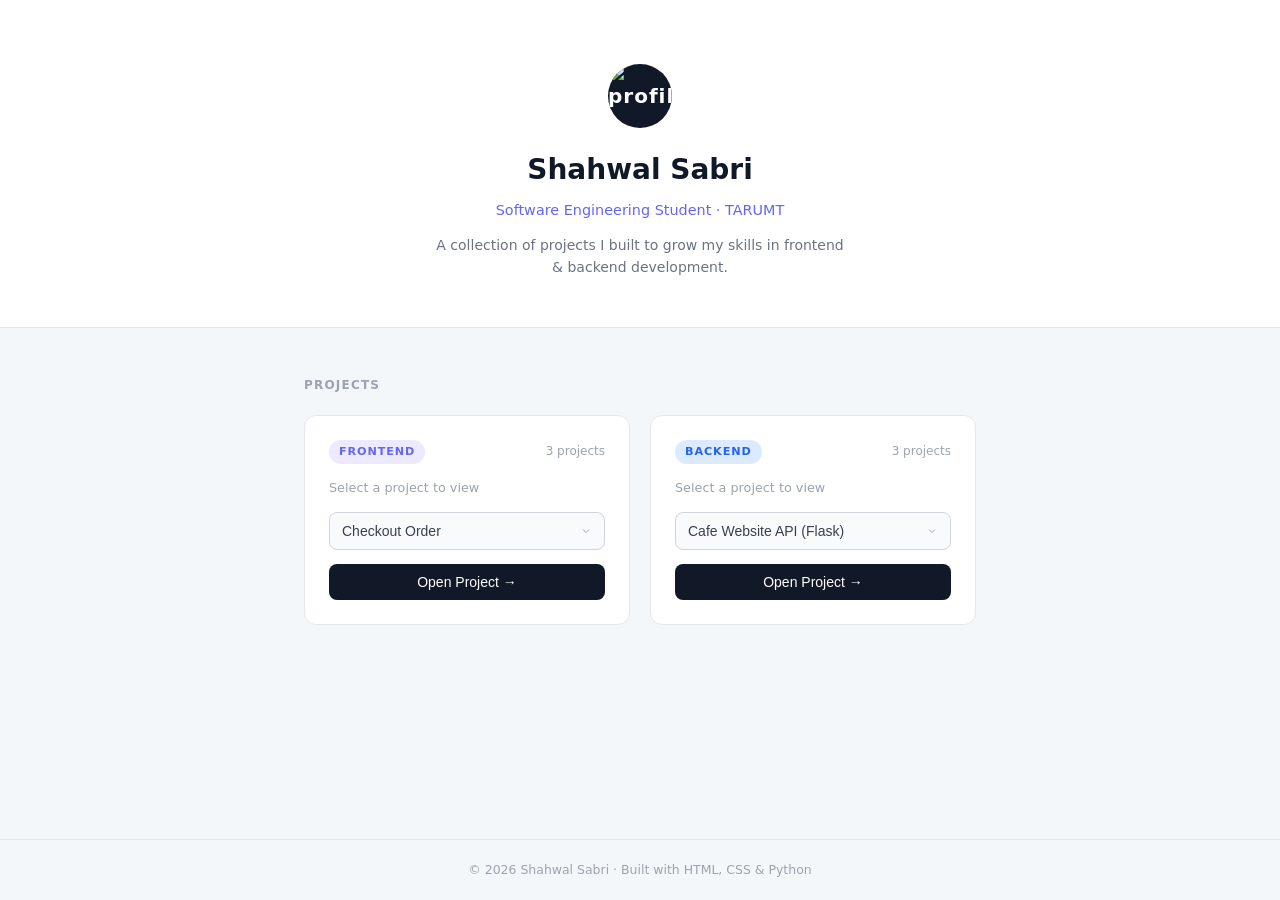
==== index.html @ 57f31801 "Initial clean commit" ====
<!DOCTYPE html>
<html lang="en">
<head>
    <meta charset="UTF-8">
    <meta name="viewport" content="width=device-width, initial-scale=1.0">
    <title>Shahwal Sabri — Portfolio</title>
    <link rel="stylesheet" href="style.css">
</head>
<body>

    <!-- HERO / PROFILE SECTION -->
    <header class="hero">
        <div class="avatar"><img src="IMAGE/profile4.png.jpeg" alt="profile"></div>
        <h1>Shahwal Sabri</h1>
        <p class="role">Software Engineering Student · TARUMT</p>
        <p class="bio">A collection of projects I built to grow my skills in frontend &amp; backend development.</p>
    </header>

    <!-- PROJECT SECTION -->
    <main>
        <h2 class="section-title">Projects</h2>

        <div class="box">

            <!-- Frontend Card -->
            <div class="card">
                <div class="card-top">
                    <span class="badge purple">Frontend</span>
                    <span class="card-count">3 projects</span>
                </div>
                <p class="card-label">Select a project to view</p>
                <select id="frontend">
                    <option value="checkout-order-site/index.html">Checkout Order</option>
                    <option value="cafe-website/main.html">Cafe Website</option>
                    <option value="servey-form/templates/index.html">Survey Form</option>
                </select>
                <button class="btn" onclick="goTo('frontend')">Open Project →</button>
            </div>

            <!-- Backend Card -->
            <div class="card">
                <div class="card-top">
                    <span class="badge blue">Backend</span>
                    <span class="card-count">3 projects</span>
                </div>
                <p class="card-label">Select a project to view</p>
                <select id="backend">
                    <option value="https://github.com/awalsabri2004-boop/ALL-WEBSITE/blob/main/cafe-website/server.py">Cafe Website API (Flask)</option>
                    <option value="https://github.com/awalsabri2004-boop/ALL-WEBSITE/blob/main/servey-form/app.py">Survey Form (Flask)</option>
                    <option value="https://github.com/awalsabri2004-boop/ALL-WEBSITE/blob/main/servey-form/main.py">Survey Form (main.py)</option>
                </select>
                <button class="btn" onclick="goTo('backend')">Open Project →</button>
            </div>

        </div>
    </main>

    <footer>
        <p>© 2026 Shahwal Sabri · Built with HTML, CSS &amp; Python</p>
    </footer>

    <script src="script.js"></script>
</body>
</html>
---- style.css ----
/* ── Reset ─────────────────────────────────────────────────────── */
*, *::before, *::after {
    margin: 0;
    padding: 0;
    box-sizing: border-box;
}

/* ── Base ──────────────────────────────────────────────────────── */
body {
    font-family: 'Segoe UI', system-ui, -apple-system, sans-serif;
    background-color: #f4f7fa;
    color: #1f2937;
    min-height: 100vh;
    display: flex;
    flex-direction: column;
    line-height: 1.6;
}

/* ── Hero / Profile ────────────────────────────────────────────── */
.hero {
    text-align: center;
    padding: 64px 24px 48px;
    background: #ffffff;
    border-bottom: 1px solid #e5e7eb;
}

.avatar {
    width: 64px;
    height: 64px;
    border-radius: 50%;
    background: #111827;
    color: #ffffff;
    font-size: 1.25rem;
    font-weight: 700;
    display: flex;
    align-items: center;
    justify-content: center;
    margin: 0 auto 20px;
    letter-spacing: 0.05em;
}

.avatar img {
    width: 100%;
    height: 100%;
    object-fit: cover;
    object-position: center;
    border-radius: 50%;
}

.hero h1 {
    font-size: 1.75rem;
    font-weight: 700;
    color: #111827;
    margin-bottom: 6px;
}

.hero .role {
    font-size: 0.9rem;
    color: #6366f1;
    font-weight: 500;
    margin-bottom: 12px;
}

.hero .bio {
    font-size: 0.875rem;
    color: #6b7280;
    max-width: 420px;
    margin: 0 auto;
}

/* ── Main ──────────────────────────────────────────────────────── */
main {
    flex: 1;
    max-width: 720px;
    width: 100%;
    margin: 0 auto;
    padding: 48px 24px;
}

.section-title {
    font-size: 0.75rem;
    font-weight: 600;
    text-transform: uppercase;
    letter-spacing: 0.1em;
    color: #9ca3af;
    margin-bottom: 20px;
}

/* ── Project Cards ─────────────────────────────────────────────── */
.box {
    display: flex;
    gap: 20px;
    flex-wrap: wrap;
}

.card {
    flex: 1;
    min-width: 240px;
    background: #ffffff;
    border: 1px solid #e5e7eb;
    border-radius: 12px;
    padding: 24px;
    display: flex;
    flex-direction: column;
    gap: 14px;
    transition: box-shadow 0.2s;
}

.card:hover {
    box-shadow: 0 4px 20px rgba(0,0,0,0.07);
}

.card-top {
    display: flex;
    align-items: center;
    justify-content: space-between;
}

.badge {
    font-size: 0.7rem;
    font-weight: 600;
    text-transform: uppercase;
    letter-spacing: 0.08em;
    padding: 3px 10px;
    border-radius: 999px;
}

.badge.purple {
    background: #ede9fe;
    color: #6366f1;
}

.badge.blue {
    background: #dbeafe;
    color: #2563eb;
}

.card-count {
    font-size: 0.75rem;
    color: #9ca3af;
}

.card-label {
    font-size: 0.8rem;
    color: #9ca3af;
}

.card select {
    width: 100%;
    padding: 10px 12px;
    border: 1px solid #d1d5db;
    border-radius: 8px;
    font-size: 0.875rem;
    color: #374151;
    background: #f9fafb;
    cursor: pointer;
    outline: none;
    appearance: none;
    -webkit-appearance: none;
    background-image: url("data:image/svg+xml,%3Csvg xmlns='http://www.w3.org/2000/svg' width='12' height='12' viewBox='0 0 24 24' fill='none' stroke='%239ca3af' stroke-width='2'%3E%3Cpath d='M6 9l6 6 6-6'/%3E%3C/svg%3E");
    background-repeat: no-repeat;
    background-position: right 12px center;
    padding-right: 36px;
}

.card select:focus {
    border-color: #6366f1;
    box-shadow: 0 0 0 3px rgba(99, 102, 241, 0.12);
}

/* ── Button ────────────────────────────────────────────────────── */
.btn {
    padding: 10px 16px;
    background: #111827;
    color: #ffffff;
    border: none;
    border-radius: 8px;
    font-size: 0.875rem;
    font-weight: 500;
    cursor: pointer;
    transition: background 0.2s;
    text-align: center;
}

.btn:hover {
    background: #374151;
}

/* ── Footer ────────────────────────────────────────────────────── */
footer {
    text-align: center;
    padding: 20px;
    border-top: 1px solid #e5e7eb;
    font-size: 0.78rem;
    color: #9ca3af;
}
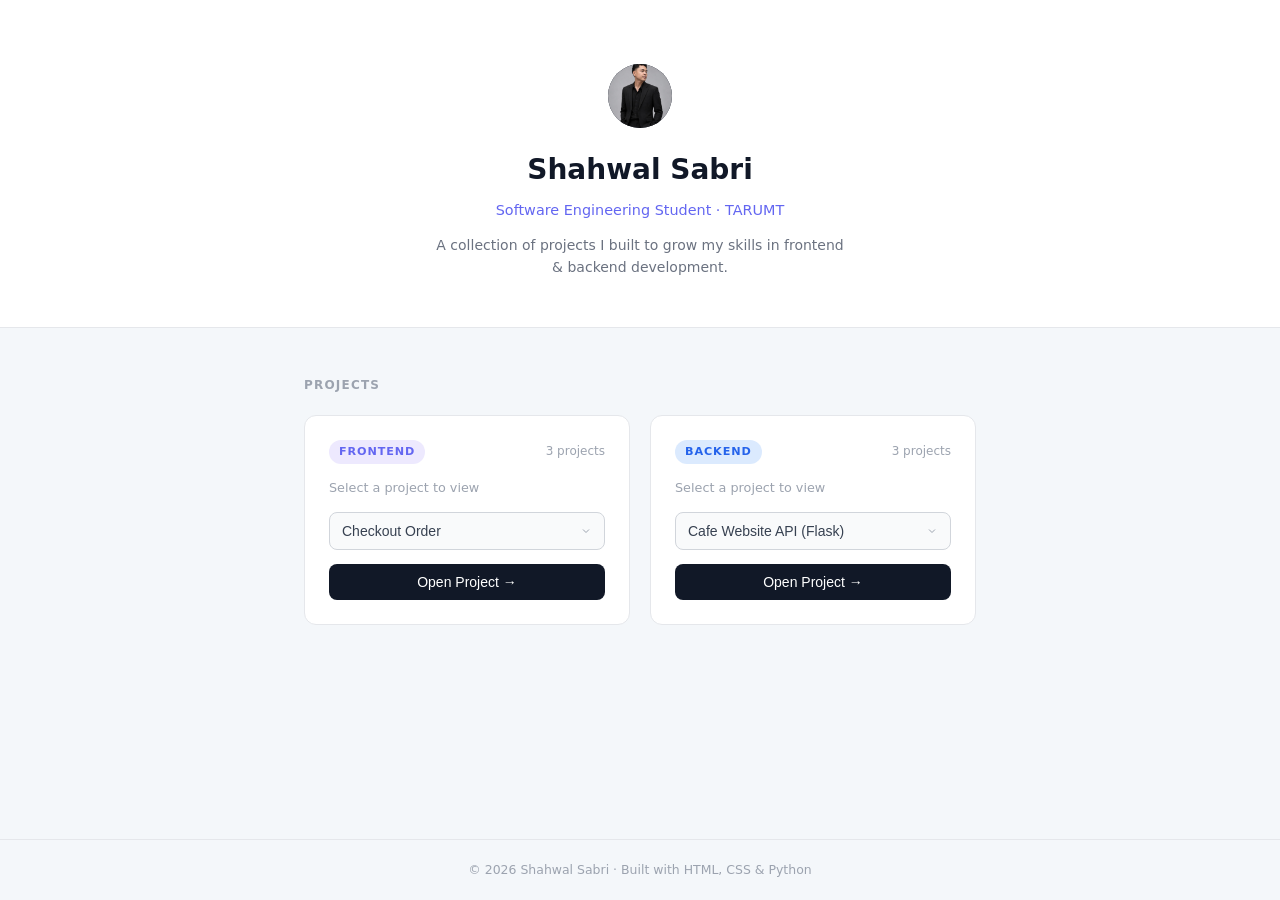
==== commit b9020177: "update profile photo" ====
--- a/index.html
+++ b/index.html
@@ -10,7 +10,7 @@
 
     <!-- HERO / PROFILE SECTION -->
     <header class="hero">
-        <div class="avatar"><img src="IMAGE/profile4.png.jpeg" alt="profile"></div>
+        <div class="avatar"><img src="/image/profile4.png.jpeg" alt="profile"></div>
         <h1>Shahwal Sabri</h1>
         <p class="role">Software Engineering Student · TARUMT</p>
         <p class="bio">A collection of projects I built to grow my skills in frontend &amp; backend development.</p>
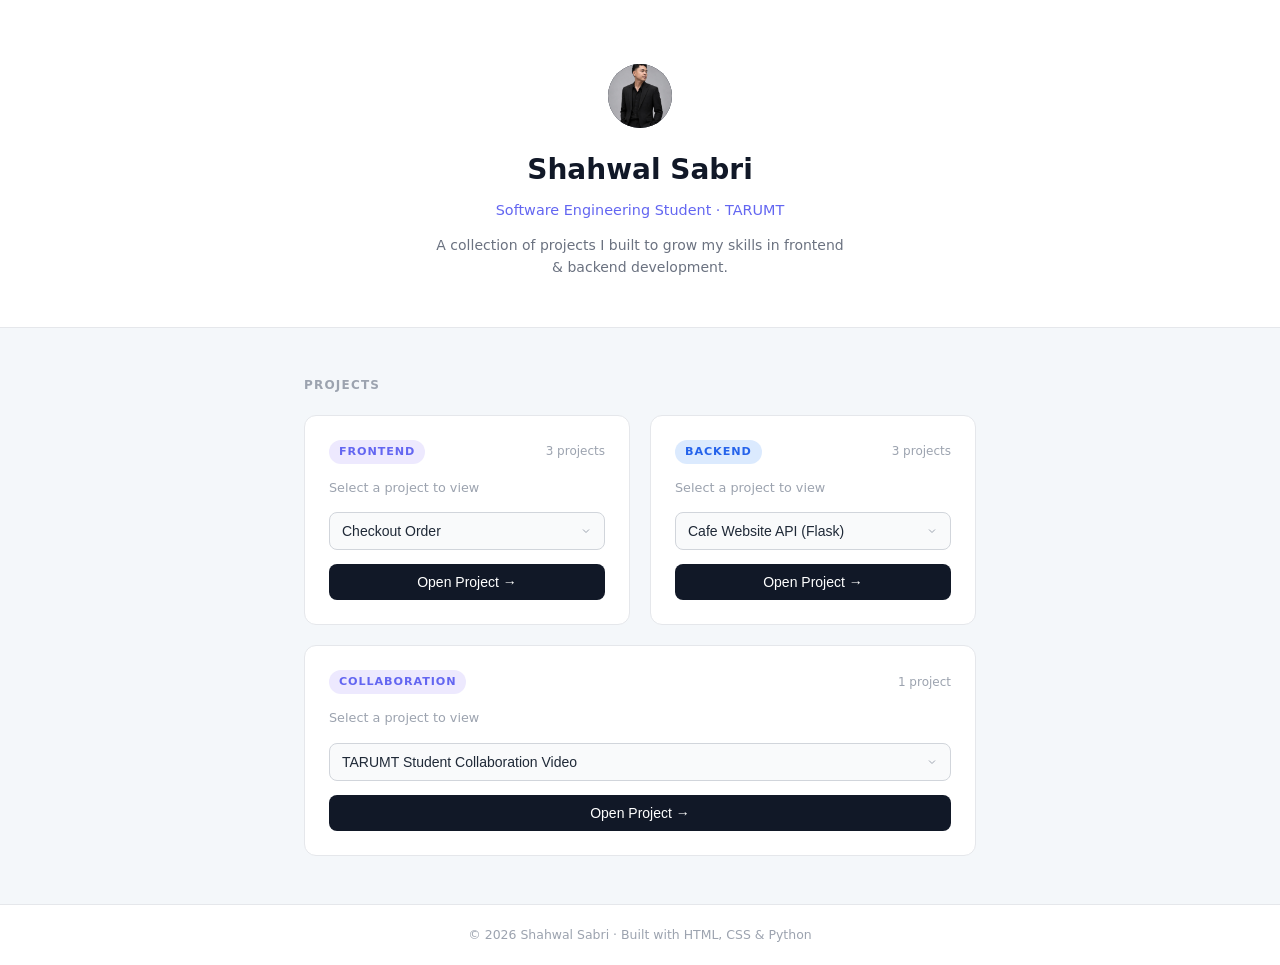
==== commit 8d04b647: "Add collaboration videos page, slides, and theme updates" ====
--- a/index.html
+++ b/index.html
@@ -10,7 +10,7 @@
 
     <!-- HERO / PROFILE SECTION -->
     <header class="hero">
-        <div class="avatar"><img src="/image/profile4.png.jpeg" alt="profile"></div>
+        <div class="avatar"><img src="image/profile4.png.jpeg" alt="profile"></div>
         <h1>Shahwal Sabri</h1>
         <p class="role">Software Engineering Student · TARUMT</p>
         <p class="bio">A collection of projects I built to grow my skills in frontend &amp; backend development.</p>
@@ -52,6 +52,19 @@
                 <button class="btn" onclick="goTo('backend')">Open Project →</button>
             </div>
 
+            <!-- Collaboration Card -->
+            <div class="card">
+                <div class="card-top">
+                    <span class="badge purple">Collaboration</span>
+                    <span class="card-count">1 project</span>
+                </div>
+                <p class="card-label">Select a project to view</p>
+                <select id="collaboration">
+                    <option value="HTML/videos.html#project-video">TARUMT Student Collaboration Video</option>
+                </select>
+                <button class="btn" onclick="goTo('collaboration')">Open Project →</button>
+            </div>
+
         </div>
     </main>
 
--- a/style.css
+++ b/style.css
@@ -5,23 +5,72 @@
     box-sizing: border-box;
 }
 
+html {
+    scroll-behavior: smooth;
+}
+
+/* ── Theme Variables ───────────────────────────────────────────── */
+:root {
+    --bg: #f4f7fa;
+    --surface: #ffffff;
+    --surface-alt: #f9fafb;
+    --text: #1f2937;
+    --text-strong: #111827;
+    --text-muted: #6b7280;
+    --text-subtle: #9ca3af;
+    --border: #e5e7eb;
+    --border-input: #d1d5db;
+    --accent: #6366f1;
+    --accent-soft: #ede9fe;
+    --accent-blue: #2563eb;
+    --accent-blue-soft: #dbeafe;
+    --shadow: rgba(0, 0, 0, 0.07);
+    --shadow-strong: rgba(0, 0, 0, 0.12);
+    --btn-bg: #111827;
+    --btn-bg-hover: #374151;
+    --btn-text: #ffffff;
+}
+
+html[data-theme="dark"] {
+    --bg: #0f172a;
+    --surface: #1e293b;
+    --surface-alt: #334155;
+    --text: #e5e7eb;
+    --text-strong: #f9fafb;
+    --text-muted: #cbd5e1;
+    --text-subtle: #94a3b8;
+    --border: #334155;
+    --border-input: #475569;
+    --accent: #818cf8;
+    --accent-soft: rgba(129, 140, 248, 0.18);
+    --accent-blue: #60a5fa;
+    --accent-blue-soft: rgba(96, 165, 250, 0.18);
+    --shadow: rgba(0, 0, 0, 0.35);
+    --shadow-strong: rgba(0, 0, 0, 0.45);
+    --btn-bg: #f9fafb;
+    --btn-bg-hover: #e5e7eb;
+    --btn-text: #111827;
+}
+
 /* ── Base ──────────────────────────────────────────────────────── */
 body {
     font-family: 'Segoe UI', system-ui, -apple-system, sans-serif;
-    background-color: #f4f7fa;
-    color: #1f2937;
+    background-color: var(--bg);
+    color: var(--text);
     min-height: 100vh;
     display: flex;
     flex-direction: column;
     line-height: 1.6;
+    transition: background-color 0.25s ease, color 0.25s ease;
 }
 
 /* ── Hero / Profile ────────────────────────────────────────────── */
 .hero {
     text-align: center;
     padding: 64px 24px 48px;
-    background: #ffffff;
-    border-bottom: 1px solid #e5e7eb;
+    background: var(--surface);
+    border-bottom: 1px solid var(--border);
+    transition: background-color 0.25s ease, border-color 0.25s ease;
 }
 
 .avatar {
@@ -50,22 +99,96 @@
 .hero h1 {
     font-size: 1.75rem;
     font-weight: 700;
-    color: #111827;
+    color: var(--text-strong);
     margin-bottom: 6px;
 }
 
 .hero .role {
     font-size: 0.9rem;
-    color: #6366f1;
+    color: var(--accent);
     font-weight: 500;
     margin-bottom: 12px;
 }
 
 .hero .bio {
     font-size: 0.875rem;
-    color: #6b7280;
+    color: var(--text-muted);
     max-width: 420px;
     margin: 0 auto;
+}
+
+/* ── Theme Setting ─────────────────────────────────────────────── */
+.theme-setting {
+    position: fixed;
+    top: 16px;
+    left: 16px;
+    z-index: 1000;
+}
+
+.theme-toggle {
+    width: 40px;
+    height: 40px;
+    padding: 0;
+    border-radius: 50%;
+    font-size: 1rem;
+    line-height: 1;
+    display: inline-flex;
+    align-items: center;
+    justify-content: center;
+    box-shadow: 0 4px 14px var(--shadow-strong);
+}
+
+/* ── Video Slide Banner ────────────────────────────────────────── */
+.video-slide {
+    position: relative;
+    width: 100%;
+    max-width: 420px;
+    margin: 28px auto 0;
+    border-radius: 16px;
+    overflow: hidden;
+    box-shadow: 0 8px 30px rgba(0, 0, 0, 0.12);
+}
+
+.video-slide-image {
+    width: 100%;
+    height: 240px;
+    object-fit: cover;
+    object-position: center;
+    display: block;
+}
+
+.video-slide-overlay {
+    position: absolute;
+    inset: 0;
+    background: linear-gradient(to top, rgba(17, 24, 39, 0.72) 0%, rgba(17, 24, 39, 0.08) 55%, rgba(17, 24, 39, 0) 100%);
+    display: flex;
+    flex-direction: column;
+    align-items: center;
+    justify-content: flex-end;
+    padding: 24px;
+    gap: 12px;
+}
+
+.video-slide-caption {
+    color: #ffffff;
+    font-size: 0.95rem;
+    font-weight: 500;
+}
+
+.video-slide-btn {
+    display: inline-block;
+    text-decoration: none;
+    background: #ffffff;
+    color: #111827;
+    padding: 10px 20px;
+    border-radius: 999px;
+    font-size: 0.875rem;
+    font-weight: 600;
+}
+
+.video-slide-btn:hover {
+    background: #ede9fe;
+    color: #4f46e5;
 }
 
 /* ── Main ──────────────────────────────────────────────────────── */
@@ -82,7 +205,7 @@
     font-weight: 600;
     text-transform: uppercase;
     letter-spacing: 0.1em;
-    color: #9ca3af;
+    color: var(--text-subtle);
     margin-bottom: 20px;
 }
 
@@ -96,18 +219,18 @@
 .card {
     flex: 1;
     min-width: 240px;
-    background: #ffffff;
-    border: 1px solid #e5e7eb;
+    background: var(--surface);
+    border: 1px solid var(--border);
     border-radius: 12px;
     padding: 24px;
     display: flex;
     flex-direction: column;
     gap: 14px;
-    transition: box-shadow 0.2s;
+    transition: box-shadow 0.2s, background-color 0.25s ease, border-color 0.25s ease;
 }
 
 .card:hover {
-    box-shadow: 0 4px 20px rgba(0,0,0,0.07);
+    box-shadow: 0 4px 20px var(--shadow);
 }
 
 .card-top {
@@ -126,33 +249,33 @@
 }
 
 .badge.purple {
-    background: #ede9fe;
-    color: #6366f1;
+    background: var(--accent-soft);
+    color: var(--accent);
 }
 
 .badge.blue {
-    background: #dbeafe;
-    color: #2563eb;
+    background: var(--accent-blue-soft);
+    color: var(--accent-blue);
 }
 
 .card-count {
     font-size: 0.75rem;
-    color: #9ca3af;
+    color: var(--text-subtle);
 }
 
 .card-label {
     font-size: 0.8rem;
-    color: #9ca3af;
+    color: var(--text-subtle);
 }
 
 .card select {
     width: 100%;
     padding: 10px 12px;
-    border: 1px solid #d1d5db;
+    border: 1px solid var(--border-input);
     border-radius: 8px;
     font-size: 0.875rem;
-    color: #374151;
-    background: #f9fafb;
+    color: var(--text);
+    background: var(--surface-alt);
     cursor: pointer;
     outline: none;
     appearance: none;
@@ -164,33 +287,158 @@
 }
 
 .card select:focus {
-    border-color: #6366f1;
+    border-color: var(--accent);
     box-shadow: 0 0 0 3px rgba(99, 102, 241, 0.12);
 }
 
 /* ── Button ────────────────────────────────────────────────────── */
 .btn {
     padding: 10px 16px;
-    background: #111827;
-    color: #ffffff;
+    background: var(--btn-bg);
+    color: var(--btn-text);
     border: none;
     border-radius: 8px;
     font-size: 0.875rem;
     font-weight: 500;
     cursor: pointer;
-    transition: background 0.2s;
+    transition: background 0.2s, color 0.2s;
     text-align: center;
 }
 
 .btn:hover {
-    background: #374151;
+    background: var(--btn-bg-hover);
+}
+
+/* ── Video Page / Collaboration ────────────────────────────────── */
+.back-btn {
+    display: inline-block;
+    margin-top: 20px;
+    text-decoration: none;
+}
+
+.collab-section {
+    margin-bottom: 8px;
+}
+
+.collab-card {
+    background: var(--surface);
+    border: 1px solid var(--border);
+    border-radius: 12px;
+    padding: 24px;
+}
+
+.collab-card .badge {
+    display: inline-block;
+    margin-bottom: 12px;
+}
+
+.collab-card h3 {
+    font-size: 1.1rem;
+    font-weight: 600;
+    color: var(--text-strong);
+    margin-bottom: 10px;
+}
+
+.collab-card p {
+    font-size: 0.875rem;
+    color: var(--text-muted);
+    line-height: 1.7;
+}
+
+/* ── Slide Embed ───────────────────────────────────────────────── */
+.slide-embed-section {
+    margin-top: 48px;
+}
+
+.slide-embed-card {
+    border-radius: 16px;
+    overflow: hidden;
+    border: 1px solid var(--border);
+    box-shadow: 0 8px 30px var(--shadow);
+    background: #000;
+}
+
+.slide-embed-frame {
+    width: 100%;
+    height: 420px;
+    border: 0;
+    display: block;
+}
+
+/* ── Video Slide ───────────────────────────────────────────────── */
+.video-demo {
+    margin-top: 48px;
+}
+
+.video-slide-card {
+    position: relative;
+    border-radius: 16px;
+    overflow: hidden;
+    background: #000;
+    box-shadow: 0 8px 30px rgba(0, 0, 0, 0.12);
+}
+
+.project-video {
+    width: 100%;
+    display: block;
+    background: #000000;
+    aspect-ratio: 16 / 9;
+}
+
+.video-slide-overlay {
+    position: absolute;
+    inset: 0;
+    background: linear-gradient(to top, rgba(17, 24, 39, 0.82) 0%, rgba(17, 24, 39, 0.35) 45%, rgba(17, 24, 39, 0.15) 100%);
+    display: flex;
+    flex-direction: column;
+    justify-content: flex-end;
+    align-items: flex-start;
+    padding: 28px;
+    gap: 10px;
+    color: #fff;
+    transition: opacity 0.25s ease;
+}
+
+.video-slide-overlay.is-hidden {
+    opacity: 0;
+    pointer-events: none;
+}
+
+.video-slide-title {
+    font-size: 1.35rem;
+    font-weight: 700;
+    color: #ffffff;
+    margin: 0;
+}
+
+.video-slide-text {
+    font-size: 0.9rem;
+    color: #e5e7eb;
+    max-width: 560px;
+    line-height: 1.6;
+    margin-bottom: 6px;
+}
+
+.video-play-btn {
+    background: #ffffff;
+    color: #111827;
+    border-radius: 999px;
+    padding: 10px 22px;
+    font-weight: 600;
+}
+
+.video-play-btn:hover {
+    background: #ede9fe;
+    color: #4f46e5;
 }
 
 /* ── Footer ────────────────────────────────────────────────────── */
 footer {
     text-align: center;
     padding: 20px;
-    border-top: 1px solid #e5e7eb;
+    border-top: 1px solid var(--border);
     font-size: 0.78rem;
-    color: #9ca3af;
-}
+    color: var(--text-subtle);
+    background: var(--surface);
+    transition: background-color 0.25s ease, border-color 0.25s ease;
+}
